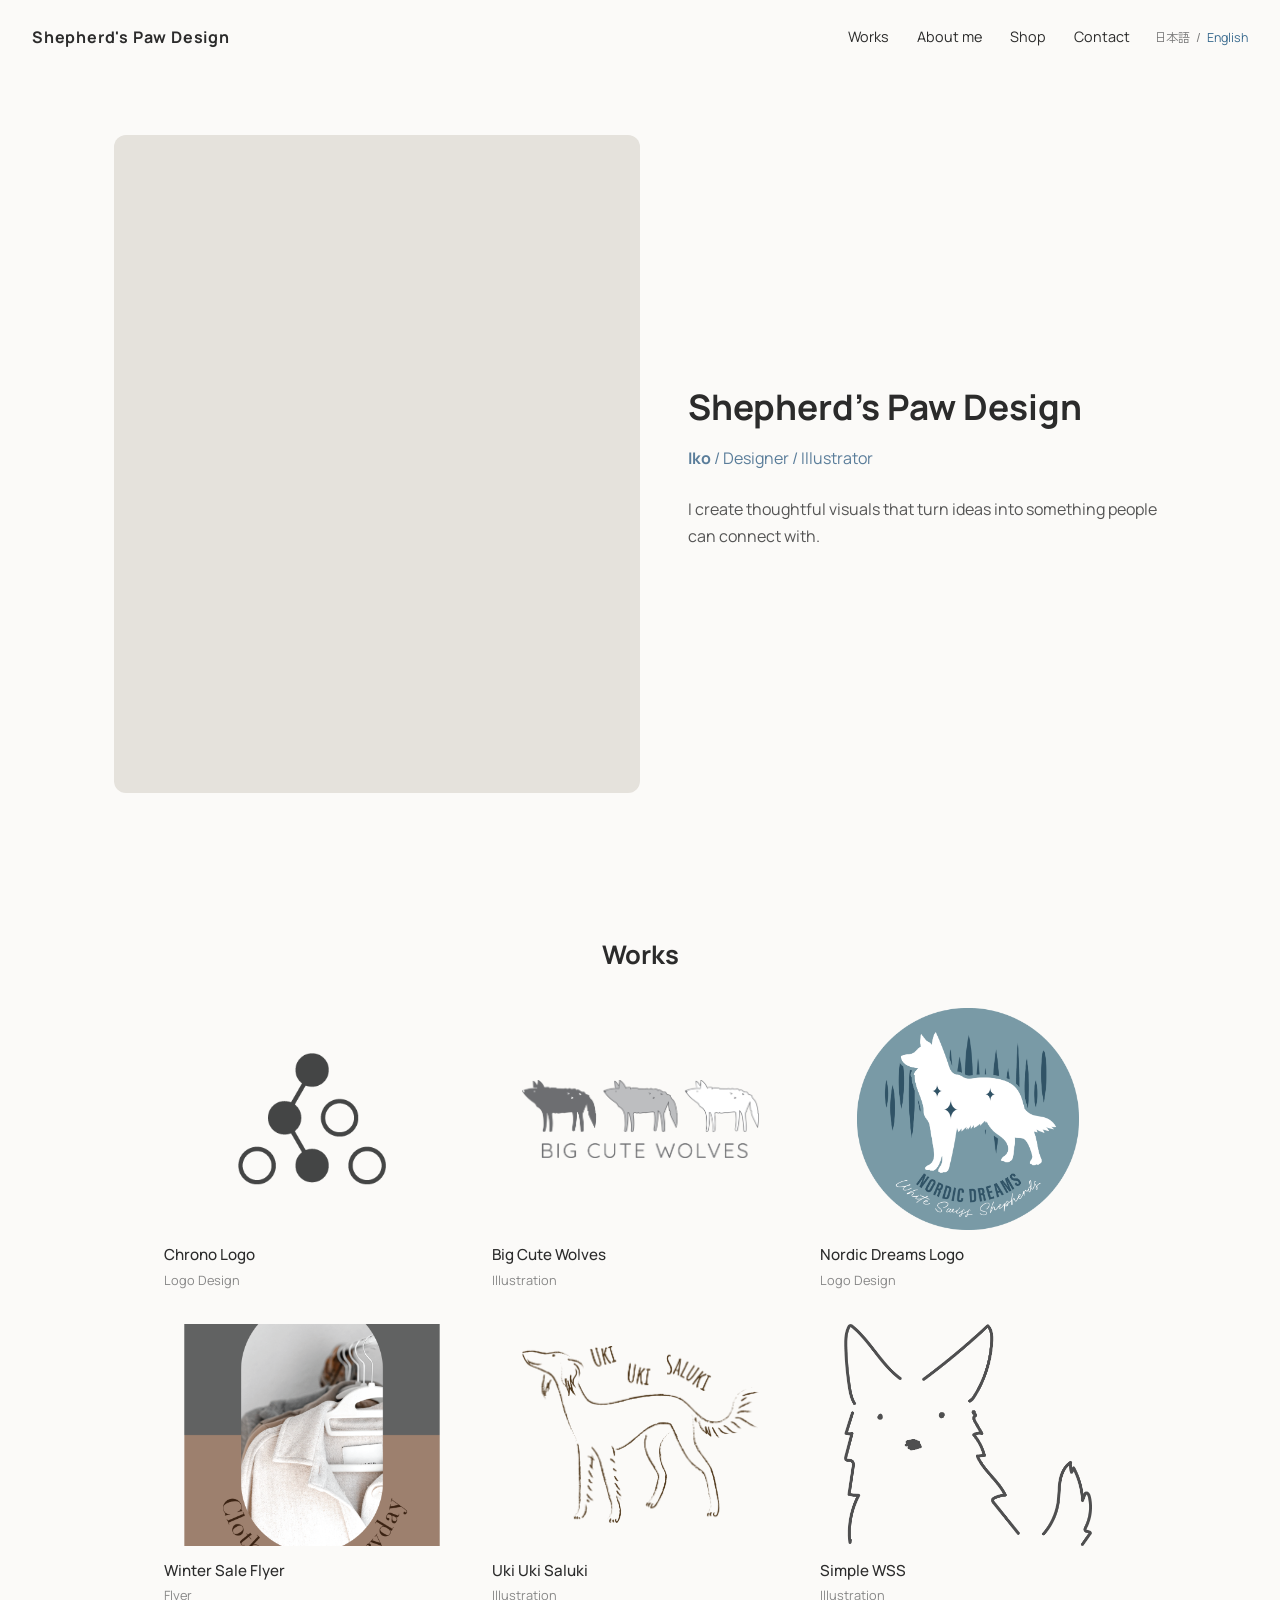
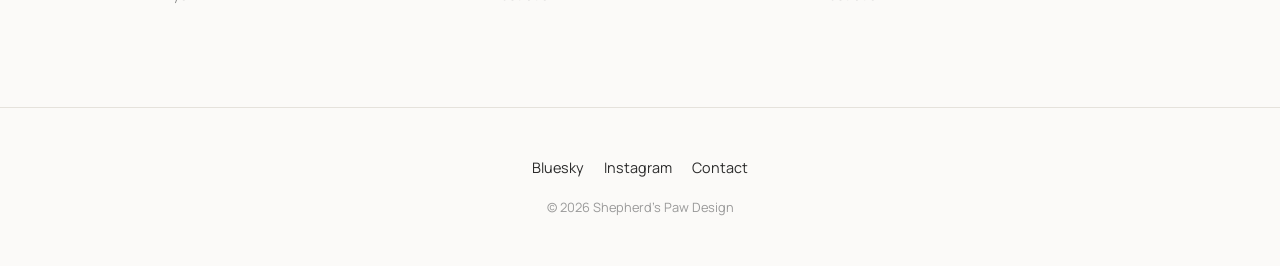
==== index.html @ 1e7a0fe7 "Add files via upload" ====
<!DOCTYPE html>
<html lang="ja">
<head>
  <meta charset="UTF-8">
  <meta name="viewport" content="width=device-width, initial-scale=1.0">
  <title>Shepherd's Paw Design | Portfolio</title>
  <link rel="preconnect" href="https://fonts.googleapis.com">
  <link href="https://fonts.googleapis.com/css2?family=Manrope:wght@400;500;600;700&family=Zen+Kaku+Gothic+New:wght@400;500;700&display=swap" rel="stylesheet">
  <link rel="stylesheet" href="style.css?v=3">
</head>
<body>

  <!-- ヘッダー: サイト名や名前 -->
  <header class="site-header">
    <a href="index.html" class="logo">Shepherd's Paw Design</a>
    <input type="checkbox" id="nav-toggle" class="nav-toggle">
    <label for="nav-toggle" class="nav-toggle-label" aria-label="メニューを開く">
      <span></span>
      <span></span>
      <span></span>
    </label>
    <nav class="site-nav" aria-label="メインメニュー">
      <a href="#works">Works</a>
      <a href="about.html">About me</a>
      <a href="shop.html">Shop</a>
      <a href="contact.html">Contact</a>
    </nav>
    <div class="language-switch" aria-label="言語選択">
      <a href="index.html" aria-current="page">日本語</a><span>/</span><a href="en/index.html">English</a>
    </div>
  </header>

  <!-- ヒーローエリア: 代表イラスト1枚 + 一言紹介 -->
  <section class="hero">
    <div class="hero-visual">
      <div class="hero-slideshow">
        <img src="images/hero-illust.png" alt="代表作イラスト 1">
        <img src="images/hero-illust2.png" alt="代表作イラスト 2">
      </div>
    </div>
    <div class="hero-text">
      <h1>Shepherd's Paw Design</h1>
      <p class="hero-sub"><strong class="hero-name">Iko</strong><span class="hero-role"> / Designer / Illustrator</span></p>
      <p class="hero-lead">
        イラストとデザインを通して、日常に小さな物語を届けています。
      </p>
    </div>
  </section>

  <!-- Works: 作品一覧 -->
  <section class="works" id="works">
    <h2>Works</h2>

    <div class="works-grid">

      <!-- 作品カード1 -->
      <a class="work-card" href="#">
        <div class="work-thumb work-thumb-1"></div>
        <p class="work-title">Chrono Logo</p>
        <p class="work-tag">Logo Design</p>
      </a>

      <!-- 作品カード2 -->
      <a class="work-card" href="#">
        <div class="work-thumb work-thumb-2"></div>
        <p class="work-title">Big Cute Wolves</p>
        <p class="work-tag">Illustration</p>
      </a>

      <!-- 作品カード3 -->
      <a class="work-card" href="#">
        <div class="work-thumb work-thumb-3"></div>
        <p class="work-title">Nordic Dreams Logo</p>
        <p class="work-tag">Logo Design</p>
      </a>

      <!-- 作品カード4 -->
      <a class="work-card" href="#">
        <div class="work-thumb work-thumb-4"></div>
        <p class="work-title">Winter Sale Flyer</p>
        <p class="work-tag">Flyer</p>
      </a>

      <!-- 作品カード5 -->
      <a class="work-card" href="#">
        <div class="work-thumb work-thumb-5"></div>
        <p class="work-title">Uki Uki Saluki</p>
        <p class="work-tag">Illustration</p>
      </a>

      <!-- 作品カード6 -->
      <a class="work-card" href="#">
        <div class="work-thumb work-thumb-6"></div>
        <p class="work-title">Simple WSS</p>
        <p class="work-tag">Illustration</p>
      </a>

    </div>
  </section>

  <!-- フッター: SNSリンクなど -->
  <footer class="site-footer">
    <div class="footer-links">
      <a href="#">Bluesky</a>
      <a href="#">Instagram</a>
      <a href="contact.html">Contact</a>
    </div>
    <p class="copyright">&copy; 2026 Shepherd's Paw Design</p>
  </footer>

  <script src="language.js"></script>
</body>
</html>
---- style.css ----
/* ==========================================
   基本設定
   ========================================== */
* {
  margin: 0;
  padding: 0;
  box-sizing: border-box;
}

:root {
  /* ここの色を変えるだけでサイト全体の差し色が変わります */
  --accent-color: #e8795a;
  --text-color: #2b2b2b;
  --bg-color: #fbfaf8;
}

body {
  font-family: "Manrope", "Zen Kaku Gothic New", sans-serif;
  color: var(--text-color);
  background-color: var(--bg-color);
  line-height: 1.7;
}

a {
  text-decoration: none;
  color: inherit;
}

/* ==========================================
   ヘッダー
   ========================================== */
.site-header {
  display: flex;
  align-items: center;
  padding: 24px 32px;
  position: relative;
  z-index: 10;
}

.logo {
  font-weight: 700;
  letter-spacing: 0.05em;
}

.site-nav {
  display: flex;
  align-items: center;
  gap: 28px;
  margin-left: auto;
  font-size: 0.9rem;
}

.site-nav a {
  transition: color 0.2s ease;
}

.site-nav a:hover {
  color: #3a6b8f;
}

.language-switch {
  display: flex;
  align-items: center;
  gap: 6px;
  margin-left: 24px;
  color: #777;
  font-size: 0.78rem;
  white-space: nowrap;
}

.language-switch a:hover,
.language-switch a[aria-current="page"] {
  color: #3a6b8f;
}

.nav-toggle,
.nav-toggle-label {
  display: none;
}

/* ==========================================
   ヒーローエリア(左: 大きいイラスト / 右: テキスト)
   ========================================== */
.hero {
  display: grid;
  grid-template-columns: 1.1fr 1fr;
  align-items: center;
  gap: 48px;
  max-width: 1100px;
  margin: 0 auto;
  padding: 60px 24px 100px;
}

.hero-visual {
  aspect-ratio: 4 / 5;
  background-color: #e5e2dc;
  border-radius: 12px;
  overflow: hidden;
}

.hero-slideshow {
  position: relative;
  width: 100%;
  height: 100%;
}

.hero-slideshow img {
  position: absolute;
  top: 0;
  left: 16px;
  width: calc(100% - 32px);
  height: 100%;
  object-fit: contain;
  display: block;
  opacity: 0;
  animation: heroFade 10s infinite;
}

.hero-slideshow img:nth-child(1) {
  animation-delay: 0s;
}

.hero-slideshow img:nth-child(2) {
  animation-delay: 5s;
}

@keyframes heroFade {
  0% { opacity: 0; }
  10% { opacity: 1; }
  40% { opacity: 1; }
  50% { opacity: 0; }
  100% { opacity: 0; }
}

.hero-text h1 {
  font-size: 2.2rem;
  margin-bottom: 8px;
}

.hero-sub {
  color: #5a7d9a;
  font-weight: 400;
  margin-bottom: 24px;
}

.hero-name {
  font-weight: 700;
}

.hero-role {
  font-weight: 400;
}

.hero-lead {
  font-size: 1rem;
  color: #555;
}

/* スマホなど画面が狭いときは縦積みにする */
@media (max-width: 700px) {
  .site-header {
    padding: 20px 24px;
  }

  .logo {
    font-size: 0.9rem;
  }

  .nav-toggle-label {
    display: flex;
    flex-direction: column;
    justify-content: center;
    gap: 5px;
    width: 32px;
    height: 32px;
    margin-left: auto;
    cursor: pointer;
  }

  .nav-toggle-label span {
    display: block;
    width: 22px;
    height: 2px;
    margin-left: auto;
    background-color: var(--text-color);
    transition: transform 0.2s ease, opacity 0.2s ease;
  }

  .site-nav {
    display: none;
    position: absolute;
    top: calc(100% - 4px);
    right: 24px;
    flex-direction: column;
    align-items: stretch;
    gap: 0;
    min-width: 170px;
    padding: 8px;
    border: 1px solid #e5e2dc;
    border-radius: 10px;
    background-color: var(--bg-color);
    box-shadow: 0 12px 28px rgba(43, 43, 43, 0.1);
  }

  .site-nav a {
    padding: 10px 12px;
  }

  .language-switch {
    position: absolute;
    top: 25px;
    right: 68px;
    margin-left: 0;
  }

  .nav-toggle:checked ~ .site-nav {
    display: flex;
  }

  .nav-toggle:checked + .nav-toggle-label span:nth-child(1) {
    transform: translateY(7px) rotate(45deg);
  }

  .nav-toggle:checked + .nav-toggle-label span:nth-child(2) {
    opacity: 0;
  }

  .nav-toggle:checked + .nav-toggle-label span:nth-child(3) {
    transform: translateY(-7px) rotate(-45deg);
  }

  .hero {
    grid-template-columns: 1fr;
    padding: 40px 24px 60px;
  }

  .simple-page {
    min-height: 460px;
    padding: 56px 24px 80px;
  }

  .shop-card {
    padding: 24px;
  }
}

/* ==========================================
   Works セクション
   ========================================== */
.works {
  max-width: 1000px;
  margin: 0 auto;
  padding: 40px 24px 100px;
}

.works h2 {
  font-size: 1.6rem;
  margin-bottom: 32px;
  text-align: center;
}

.works-grid {
  display: grid;
  /* スマホでは1列、画面が広くなると自動で列が増える */
  grid-template-columns: repeat(auto-fit, minmax(240px, 1fr));
  gap: 32px;
}

.work-card {
  display: block;
  transition: transform 0.2s ease, opacity 0.2s ease;
}

.work-card:hover {
  transform: translateY(-4px);
  opacity: 0.85;
}

.work-thumb {
  width: 100%;
  aspect-ratio: 4 / 3;
  background-color: transparent;
  border-radius: 8px;
  margin-bottom: 12px;
  background-size: contain;
  background-position: center;
  background-repeat: no-repeat;
}

.work-thumb-1 {
  background-image: url("images/work1.png");
  background-size: 50%;
}

.work-thumb-2 {
  background-image: url("images/work2.png");
  background-size: 80%;
}

.work-thumb-3 {
  background-image: url("images/work3.png");
  background-size: contain;
  padding: 8%;
}

.work-thumb-4 {
  background-image: url("images/work4.png");
  background-size: cover;
}

.work-thumb-5 {
  background-image: url("images/work5.png");
  background-size: 80%;
}

.work-thumb-6 {
  background-image: url("images/work6.png");
  background-size: contain;
  padding: 8%;
}

.work-title {
  font-weight: 500;
  font-size: 0.95rem;
}

.work-tag {
  font-size: 0.8rem;
  color: #888;
  margin-top: 2px;
}

/* ==========================================
   お問い合わせページ
   ========================================== */
.contact {
  max-width: 600px;
  margin: 0 auto;
  padding: 60px 24px 100px;
}

.contact h2 {
  font-size: 1.6rem;
  margin-bottom: 16px;
  text-align: center;
}

.contact-lead {
  text-align: center;
  color: #555;
  margin-bottom: 40px;
  font-size: 0.95rem;
}

.contact-form {
  text-align: center;
  margin: 0;
}

.submit-button {
  display: inline-block;
  padding: 14px 32px;
  margin-top: 8px;
  border: none;
  border-radius: 8px;
  background-color: #5a7d9a;
  color: #fff;
  font-family: "Manrope", "Zen Kaku Gothic New", sans-serif;
  font-size: 1rem;
  font-weight: 500;
  cursor: pointer;
  transition: background-color 0.2s ease, opacity 0.2s ease;
  text-decoration: none;
}

.submit-button:hover {
  background-color: #3a6b8f;
  opacity: 0.95;
}

.contact-note {
  margin-top: 32px;
  font-size: 0.8rem;
  color: #888;
  text-align: center;
  line-height: 1.6;
}

.contact-note a {
  color: #5a7d9a;
  text-decoration: underline;
}

.contact-note a:hover {
  color: #3a6b8f;
}

/* ==========================================
   About / Shop ページ
   ========================================== */
.simple-page {
  max-width: 760px;
  min-height: 520px;
  margin: 0 auto;
  padding: 80px 24px 120px;
}

.eyebrow {
  color: #5a7d9a;
  font-size: 0.85rem;
  font-weight: 700;
  letter-spacing: 0.08em;
  margin-bottom: 12px;
}

.simple-page h1 {
  font-size: clamp(2rem, 5vw, 3.2rem);
  line-height: 1.3;
  margin-bottom: 24px;
}

.page-lead {
  color: #555;
  font-size: 1.1rem;
  margin-bottom: 48px;
}

.about-copy {
  max-width: 580px;
  color: #555;
}

.about-copy p + p {
  margin-top: 20px;
}

.text-link {
  display: inline-block;
  color: #5a7d9a;
  margin-top: 40px;
  text-decoration: underline;
  text-underline-offset: 4px;
}

.text-link:hover {
  color: #3a6b8f;
}

.shop-card {
  max-width: 560px;
  padding: 32px;
  border: 1px solid #e5e2dc;
  border-radius: 12px;
  background-color: rgba(255, 255, 255, 0.55);
}

.shop-card p {
  color: #555;
  margin-bottom: 28px;
}

/* ==========================================
   フッター
   ========================================== */
.site-footer {
  text-align: center;
  padding: 48px 24px;
  border-top: 1px solid #e5e2dc;
}

.footer-links {
  display: flex;
  justify-content: center;
  gap: 20px;
  margin-bottom: 16px;
  font-size: 0.9rem;
}

.footer-links a:hover {
  color: #3a6b8f;
}

.copyright {
  font-size: 0.8rem;
  color: #999;
}

@media (max-width: 700px) {
  .simple-page {
    min-height: 460px;
    padding: 56px 24px 80px;
  }

  .shop-card {
    padding: 24px;
  }
}
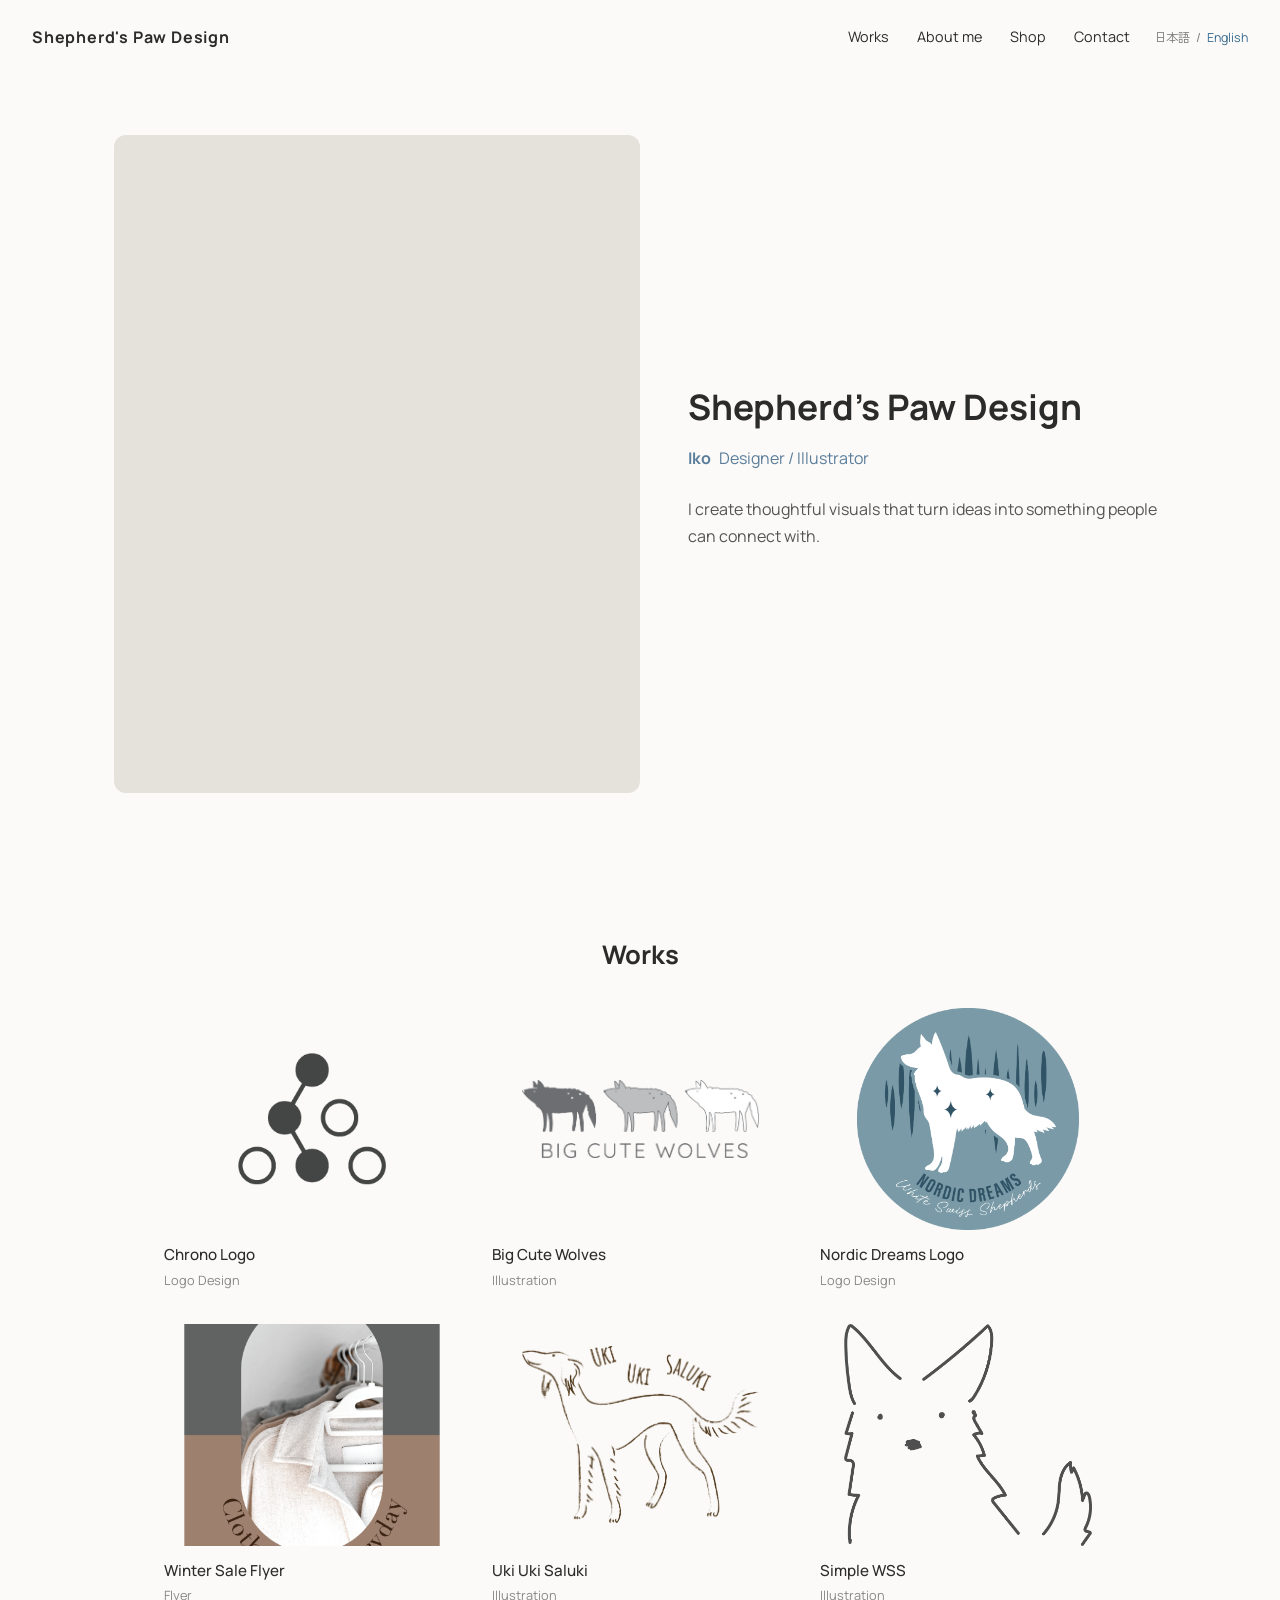
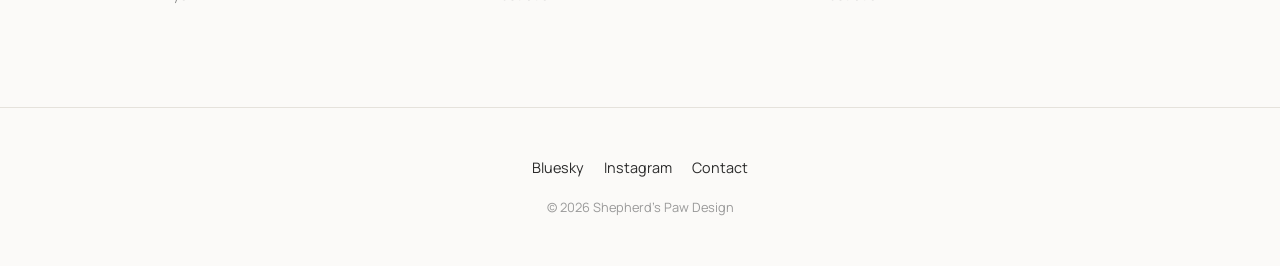
==== commit a96d477f: "Add files via upload" ====
--- a/index.html
+++ b/index.html
@@ -40,7 +40,7 @@
     </div>
     <div class="hero-text">
       <h1>Shepherd's Paw Design</h1>
-      <p class="hero-sub"><strong class="hero-name">Iko</strong><span class="hero-role"> / Designer / Illustrator</span></p>
+      <p class="hero-sub"><strong class="hero-name">Iko</strong><span class="hero-role">Designer / Illustrator</span></p>
       <p class="hero-lead">
         イラストとデザインを通して、日常に小さな物語を届けています。
       </p>
--- a/style.css
+++ b/style.css
@@ -148,6 +148,7 @@
 }
 
 .hero-role {
+  margin-left: 0.5em;
   font-weight: 400;
 }
 
@@ -419,6 +420,23 @@
   margin-bottom: 24px;
 }
 
+.about-heading .about-name,
+.about-heading .about-role {
+  display: block;
+}
+
+.about-heading .about-name {
+  font-weight: 700;
+}
+
+.about-heading .about-role {
+  margin-top: 4px;
+  color: #5a7d9a;
+  font-size: 0.38em;
+  font-weight: 400;
+  letter-spacing: 0.04em;
+}
+
 .page-lead {
   color: #555;
   font-size: 1.1rem;
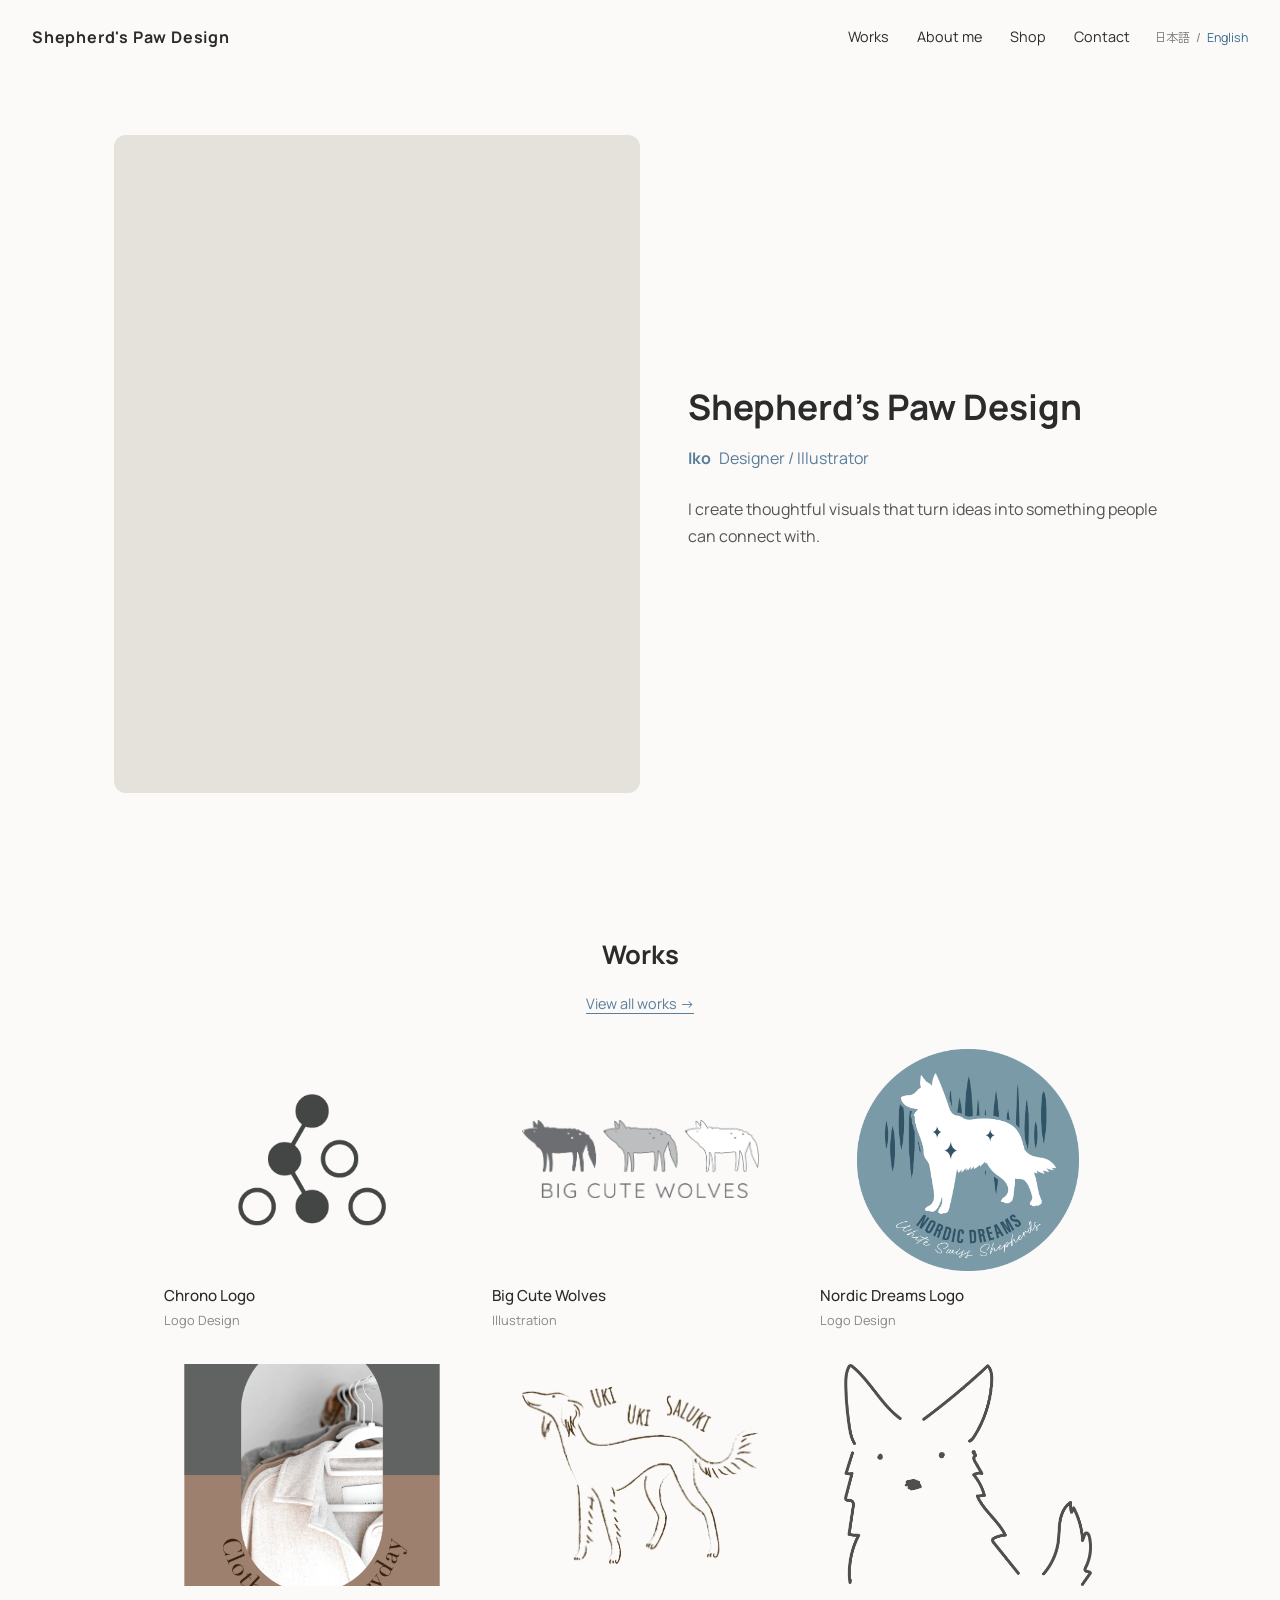
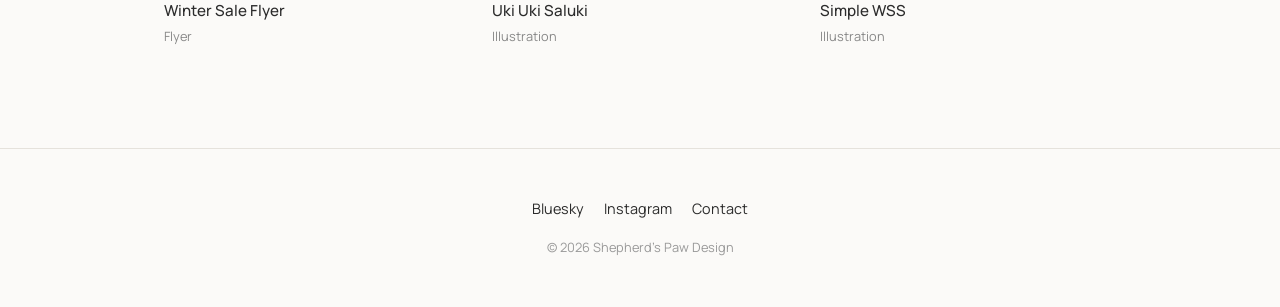
==== commit d274e74e: "Add files via upload" ====
--- a/index.html
+++ b/index.html
@@ -20,7 +20,7 @@
       <span></span>
     </label>
     <nav class="site-nav" aria-label="メインメニュー">
-      <a href="#works">Works</a>
+      <a href="works.html">Works</a>
       <a href="about.html">About me</a>
       <a href="shop.html">Shop</a>
       <a href="contact.html">Contact</a>
@@ -50,6 +50,7 @@
   <!-- Works: 作品一覧 -->
   <section class="works" id="works">
     <h2>Works</h2>
+    <a class="view-all-works" href="works.html">View all works -&gt;</a>
 
     <div class="works-grid">
 
--- a/style.css
+++ b/style.css
@@ -260,6 +260,20 @@
   text-align: center;
 }
 
+.view-all-works {
+  display: block;
+  width: fit-content;
+  margin: -16px auto 32px;
+  color: #5a7d9a;
+  font-size: 0.9rem;
+  text-decoration: underline;
+  text-underline-offset: 4px;
+}
+
+.view-all-works:hover {
+  color: #3a6b8f;
+}
+
 .works-grid {
   display: grid;
   /* スマホでは1列、画面が広くなると自動で列が増える */
@@ -329,6 +343,202 @@
   font-size: 0.8rem;
   color: #888;
   margin-top: 2px;
+}
+
+/* ==========================================
+   Works 詳細ページ
+   ========================================== */
+.works-page {
+  max-width: 1100px;
+  margin: 0 auto;
+  padding: 70px 24px 120px;
+}
+
+.works-page-heading {
+  margin-bottom: 48px;
+}
+
+.works-page-heading h1 {
+  font-size: clamp(2rem, 5vw, 3.2rem);
+  line-height: 1.3;
+  margin-bottom: 16px;
+}
+
+.works-page-heading > p:last-child {
+  color: #555;
+}
+
+.gallery-grid {
+  display: grid;
+  grid-template-columns: repeat(auto-fit, minmax(240px, 1fr));
+  gap: 36px 32px;
+}
+
+.gallery-card {
+  display: block;
+  width: 100%;
+  border: 0;
+  padding: 0;
+  background: none;
+  color: inherit;
+  font: inherit;
+  text-align: left;
+  cursor: pointer;
+}
+
+.gallery-card img {
+  display: block;
+  width: 100%;
+  aspect-ratio: 4 / 3;
+  margin-bottom: 12px;
+  border-radius: 8px;
+  background-color: #f1efeb;
+  object-fit: contain;
+  transition: transform 0.2s ease, opacity 0.2s ease;
+}
+
+.gallery-image-frame {
+  width: 100%;
+  aspect-ratio: 4 / 3;
+  margin-bottom: 12px;
+  border-radius: 8px;
+  background-color: #f1efeb;
+  overflow: hidden;
+}
+
+.gallery-card-1 .gallery-image-frame img {
+  width: 50%;
+  height: 100%;
+  aspect-ratio: auto;
+  margin-right: auto;
+  margin-bottom: 0;
+  margin-left: auto;
+  background-color: transparent;
+  border-radius: 0;
+}
+
+.gallery-card-padded .gallery-image-frame {
+  padding: 16px;
+}
+
+.gallery-card-padded .gallery-image-frame img {
+  width: 100%;
+  height: 100%;
+  aspect-ratio: auto;
+  margin: 0;
+  background-color: transparent;
+  border-radius: 0;
+}
+
+.gallery-card:hover img,
+.gallery-card:focus-visible img {
+  transform: translateY(-4px);
+  opacity: 0.82;
+}
+
+.gallery-card:focus-visible {
+  outline: 2px solid #3a6b8f;
+  outline-offset: 6px;
+}
+
+.gallery-title,
+.gallery-tag {
+  display: block;
+}
+
+.gallery-title {
+  font-weight: 500;
+  font-size: 0.95rem;
+}
+
+.gallery-tag {
+  color: #888;
+  font-size: 0.8rem;
+  margin-top: 2px;
+}
+
+.work-modal {
+  position: fixed;
+  inset: 0;
+  margin: auto;
+  width: min(900px, calc(100% - 32px));
+  max-width: 900px;
+  max-height: calc(100% - 32px);
+  padding: 0;
+  border: 0;
+  border-radius: 12px;
+  color: var(--text-color);
+  background-color: var(--bg-color);
+  box-shadow: 0 20px 60px rgba(43, 43, 43, 0.22);
+}
+
+.work-modal::backdrop {
+  background-color: rgba(43, 43, 43, 0.58);
+}
+
+.modal-close {
+  position: absolute;
+  top: 12px;
+  right: 16px;
+  z-index: 1;
+  border: 0;
+  background: none;
+  color: #555;
+  font-size: 2rem;
+  line-height: 1;
+  cursor: pointer;
+}
+
+.modal-content {
+  display: grid;
+  grid-template-columns: 1.15fr 0.85fr;
+  gap: 32px;
+  align-items: center;
+  padding: 40px;
+}
+
+.modal-image {
+  display: block;
+  width: 100%;
+  max-height: 70vh;
+  object-fit: contain;
+  border-radius: 8px;
+}
+
+.modal-image-small {
+  width: 50%;
+  margin-right: auto;
+  margin-left: auto;
+}
+
+.modal-image-padded {
+  width: calc(100% - 32px);
+  margin-right: auto;
+  margin-left: auto;
+}
+
+.modal-category {
+  color: #5a7d9a;
+  font-size: 0.8rem;
+  font-weight: 700;
+  letter-spacing: 0.06em;
+  margin-bottom: 8px;
+}
+
+.modal-title {
+  font-size: 1.6rem;
+  line-height: 1.35;
+  margin-bottom: 16px;
+}
+
+.modal-meta,
+.modal-description {
+  color: #666;
+  font-size: 0.9rem;
+}
+
+.modal-description {
+  margin-top: 16px;
 }
 
 /* ==========================================
@@ -512,4 +722,18 @@
   .shop-card {
     padding: 24px;
   }
-}
+
+  .works-page {
+    padding: 56px 24px 80px;
+  }
+
+  .modal-content {
+    grid-template-columns: 1fr;
+    gap: 20px;
+    padding: 40px 24px 28px;
+  }
+
+  .modal-image {
+    max-height: 52vh;
+  }
+}
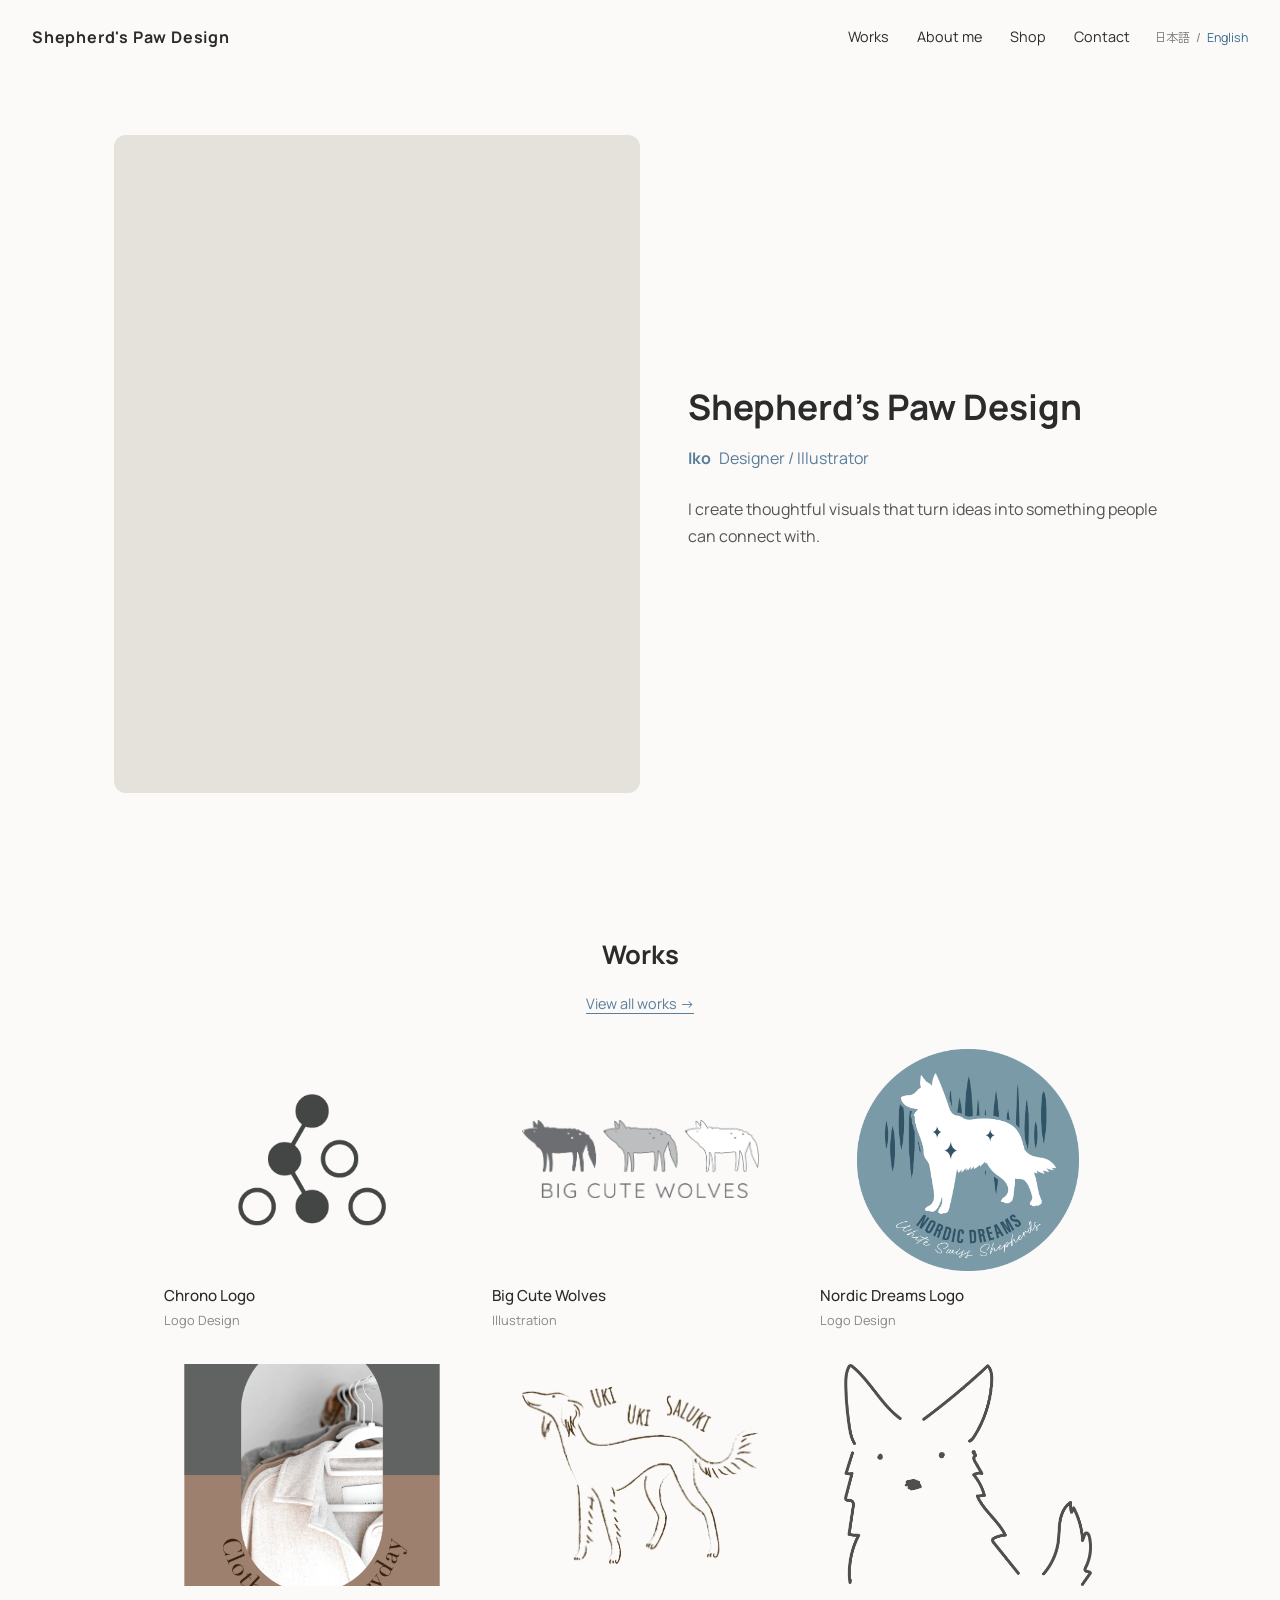
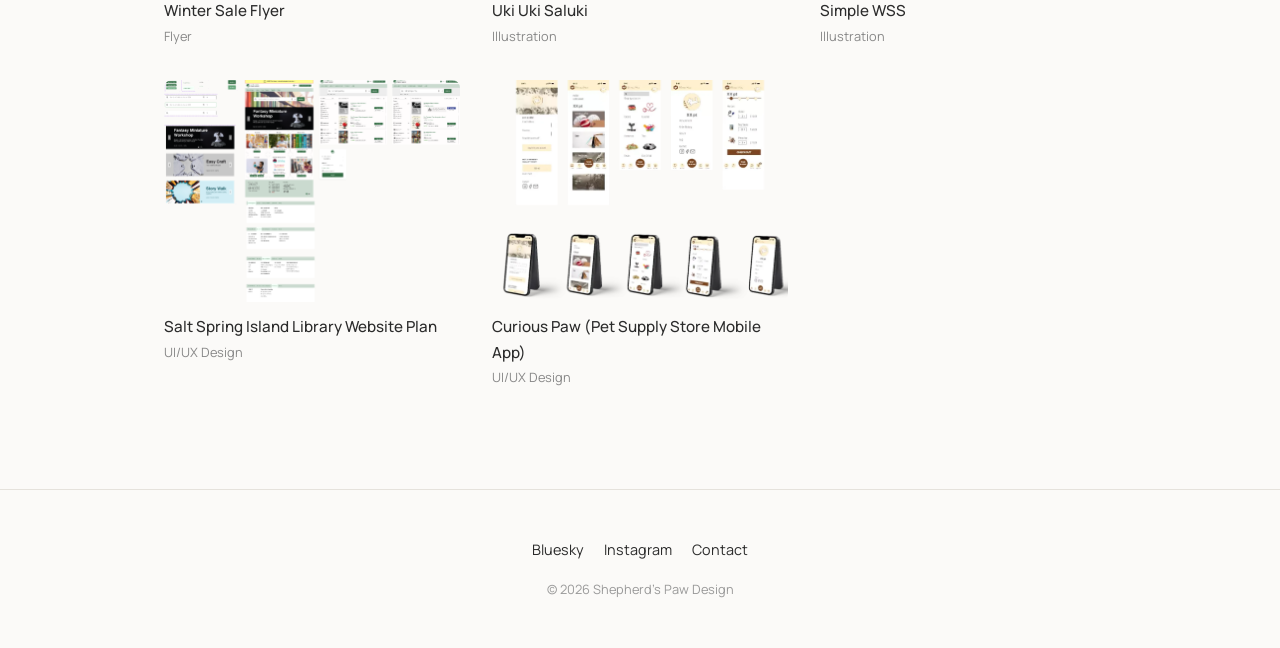
==== commit f92a230d: "UX/UI works added" ====
--- a/index.html
+++ b/index.html
@@ -47,7 +47,7 @@
     </div>
   </section>
 
-  <!-- Works: 作品一覧 -->
+  <!-- Works: 作品一覧  -->
   <section class="works" id="works">
     <h2>Works</h2>
     <a class="view-all-works" href="works.html">View all works -&gt;</a>
@@ -55,45 +55,57 @@
     <div class="works-grid">
 
       <!-- 作品カード1 -->
-      <a class="work-card" href="#">
+      <a class="work-card" href="works.html#chrono-logo">
         <div class="work-thumb work-thumb-1"></div>
         <p class="work-title">Chrono Logo</p>
         <p class="work-tag">Logo Design</p>
       </a>
 
       <!-- 作品カード2 -->
-      <a class="work-card" href="#">
+      <a class="work-card" href="works.html#big-cute-wolves">
         <div class="work-thumb work-thumb-2"></div>
         <p class="work-title">Big Cute Wolves</p>
         <p class="work-tag">Illustration</p>
       </a>
 
       <!-- 作品カード3 -->
-      <a class="work-card" href="#">
+      <a class="work-card" href="works.html#nordic-dreams-logo">
         <div class="work-thumb work-thumb-3"></div>
         <p class="work-title">Nordic Dreams Logo</p>
         <p class="work-tag">Logo Design</p>
       </a>
 
       <!-- 作品カード4 -->
-      <a class="work-card" href="#">
+      <a class="work-card" href="works.html#winter-sale-flyer">
         <div class="work-thumb work-thumb-4"></div>
         <p class="work-title">Winter Sale Flyer</p>
         <p class="work-tag">Flyer</p>
       </a>
 
       <!-- 作品カード5 -->
-      <a class="work-card" href="#">
+      <a class="work-card" href="works.html#uki-uki-saluki">
         <div class="work-thumb work-thumb-5"></div>
         <p class="work-title">Uki Uki Saluki</p>
         <p class="work-tag">Illustration</p>
       </a>
 
       <!-- 作品カード6 -->
-      <a class="work-card" href="#">
+      <a class="work-card" href="works.html#simple-wss">
         <div class="work-thumb work-thumb-6"></div>
         <p class="work-title">Simple WSS</p>
         <p class="work-tag">Illustration</p>
+      </a>
+
+      <a class="work-card" href="works.html#library">
+        <div class="work-thumb work-thumb-7"></div>
+        <p class="work-title">ソルトスプリング島図書館ウェブサイト</p>
+        <p class="work-tag">UI/UX Design</p>
+      </a>
+
+      <a class="work-card" href="works.html#pet-store">
+        <div class="work-thumb work-thumb-8"></div>
+        <p class="work-title">Curious Paw（ペット用品店モバイルアプリ）</p>
+        <p class="work-tag">UI/UX Design</p>
       </a>
 
     </div>
--- a/style.css
+++ b/style.css
@@ -334,6 +334,16 @@
   padding: 8%;
 }
 
+.work-thumb-7 {
+  background-image: url("images/library-website.png");
+  background-size: cover;
+}
+
+.work-thumb-8 {
+  background-image: url("images/curious-paw-app.webp");
+  background-size: cover;
+}
+
 .work-title {
   font-weight: 500;
   font-size: 0.95rem;
@@ -430,6 +440,15 @@
   border-radius: 0;
 }
 
+.gallery-card-uiux .gallery-image-frame img {
+  width: 100%;
+  height: 100%;
+  aspect-ratio: auto;
+  margin: 0;
+  object-fit: cover;
+  border-radius: 0;
+}
+
 .gallery-card:hover img,
 .gallery-card:focus-visible img {
   transform: translateY(-4px);
@@ -437,6 +456,11 @@
 }
 
 .gallery-card:focus-visible {
+  outline: 2px solid #3a6b8f;
+  outline-offset: 6px;
+}
+
+.gallery-card:target {
   outline: 2px solid #3a6b8f;
   outline-offset: 6px;
 }
@@ -564,8 +588,69 @@
 }
 
 .contact-form {
-  text-align: center;
+  display: flex;
+  flex-direction: column;
+  gap: 20px;
   margin: 0;
+}
+
+.form-field {
+  display: flex;
+  flex-direction: column;
+  gap: 8px;
+}
+
+.form-field label {
+  font-size: 0.9rem;
+  font-weight: 500;
+}
+
+.form-field .required {
+  margin-left: 4px;
+  color: var(--accent-color);
+}
+
+.form-field input,
+.form-field textarea {
+  width: 100%;
+  padding: 12px 14px;
+  border: 1px solid #ddd;
+  border-radius: 8px;
+  background-color: #fff;
+  font-family: inherit;
+  font-size: 0.95rem;
+  line-height: 1.7;
+  color: var(--text-color);
+  transition: border-color 0.2s ease, box-shadow 0.2s ease;
+}
+
+.form-field textarea {
+  resize: vertical;
+  min-height: 160px;
+}
+
+.form-field input:focus,
+.form-field textarea:focus {
+  outline: none;
+  border-color: #5a7d9a;
+  box-shadow: 0 0 0 3px rgba(90, 125, 154, 0.15);
+}
+
+.contact-form .h-captcha {
+  margin-top: 4px;
+}
+
+/* hCaptcha ウィジェットは幅 303px 固定なので、極端に狭い画面では縮小する */
+@media (max-width: 360px) {
+  .contact-form .h-captcha {
+    transform: scale(0.85);
+    transform-origin: left top;
+  }
+}
+
+.contact-form .submit-button {
+  align-self: center;
+  min-width: 200px;
 }
 
 .submit-button {
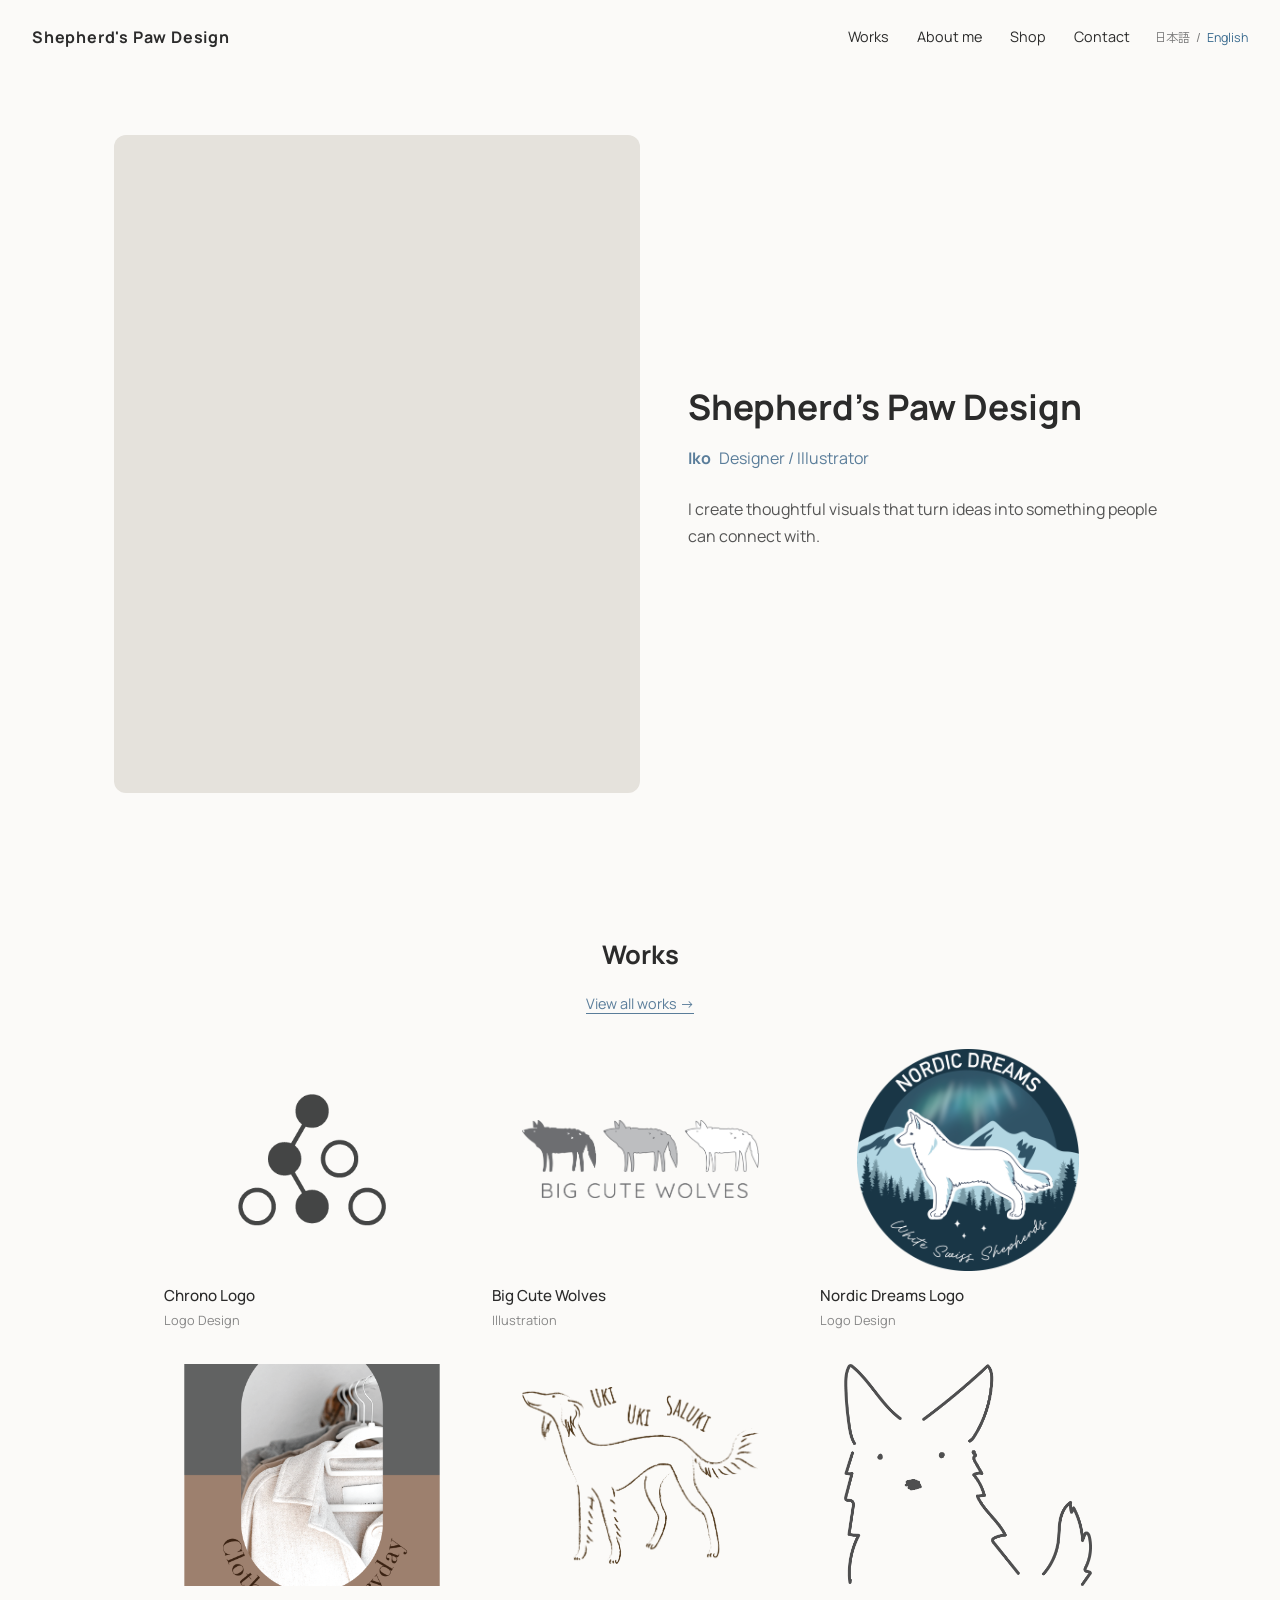
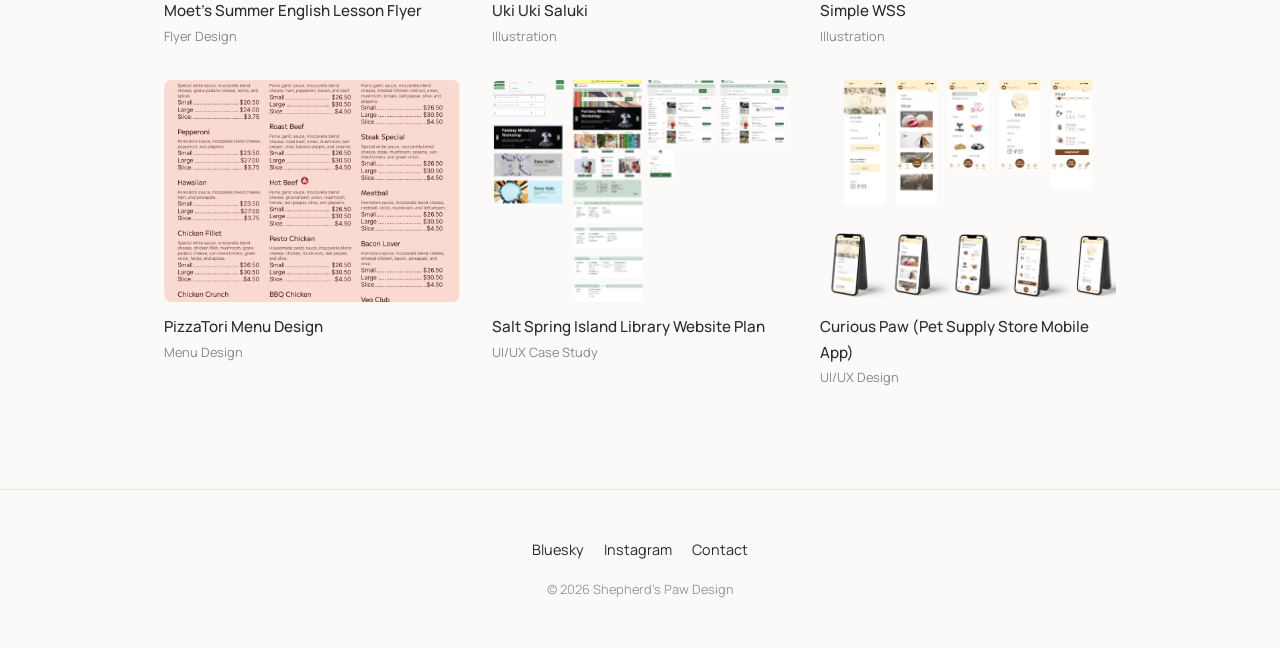
==== commit 2d0ce0c3: "works added" ====
--- a/index.html
+++ b/index.html
@@ -76,10 +76,10 @@
       </a>
 
       <!-- 作品カード4 -->
-      <a class="work-card" href="works.html#winter-sale-flyer">
+      <a class="work-card" href="works.html#summer-english-lesson">
         <div class="work-thumb work-thumb-4"></div>
-        <p class="work-title">Winter Sale Flyer</p>
-        <p class="work-tag">Flyer</p>
+        <p class="work-title">Moetさんの夏休み英語レッスン案内</p>
+        <p class="work-tag">Flyer Design</p>
       </a>
 
       <!-- 作品カード5 -->
@@ -96,10 +96,16 @@
         <p class="work-tag">Illustration</p>
       </a>
 
+      <a class="work-card" href="works.html#pizza-tori-menu">
+        <div class="work-thumb work-thumb-pizza"></div>
+        <p class="work-title">PizzaTori Menu Design</p>
+        <p class="work-tag">Menu Design</p>
+      </a>
+
       <a class="work-card" href="works.html#library">
         <div class="work-thumb work-thumb-7"></div>
         <p class="work-title">ソルトスプリング島図書館ウェブサイト</p>
-        <p class="work-tag">UI/UX Design</p>
+        <p class="work-tag">UI/UX Case Study</p>
       </a>
 
       <a class="work-card" href="works.html#pet-store">
--- a/style.css
+++ b/style.css
@@ -334,6 +334,11 @@
   padding: 8%;
 }
 
+.work-thumb-pizza {
+  background-image: url("images/work7.png");
+  background-size: cover;
+}
+
 .work-thumb-7 {
   background-image: url("images/library-website.png");
   background-size: cover;
@@ -529,6 +534,20 @@
   border-radius: 8px;
 }
 
+.modal-images {
+  display: grid;
+  grid-template-columns: repeat(2, minmax(0, 1fr));
+  gap: 16px;
+}
+
+.modal-images:has(.modal-image-secondary[hidden]) {
+  display: block;
+}
+
+.modal-image-secondary[hidden] {
+  display: none;
+}
+
 .modal-image-small {
   width: 50%;
   margin-right: auto;
@@ -563,6 +582,17 @@
 
 .modal-description {
   margin-top: 16px;
+}
+
+.modal-preview,
+.modal-case-study {
+  display: block;
+  margin-top: 12px;
+}
+
+.modal-preview[hidden],
+.modal-case-study[hidden] {
+  display: none;
 }
 
 /* ==========================================
@@ -821,4 +851,8 @@
   .modal-image {
     max-height: 52vh;
   }
-}
+
+  .modal-images {
+    grid-template-columns: 1fr;
+  }
+}
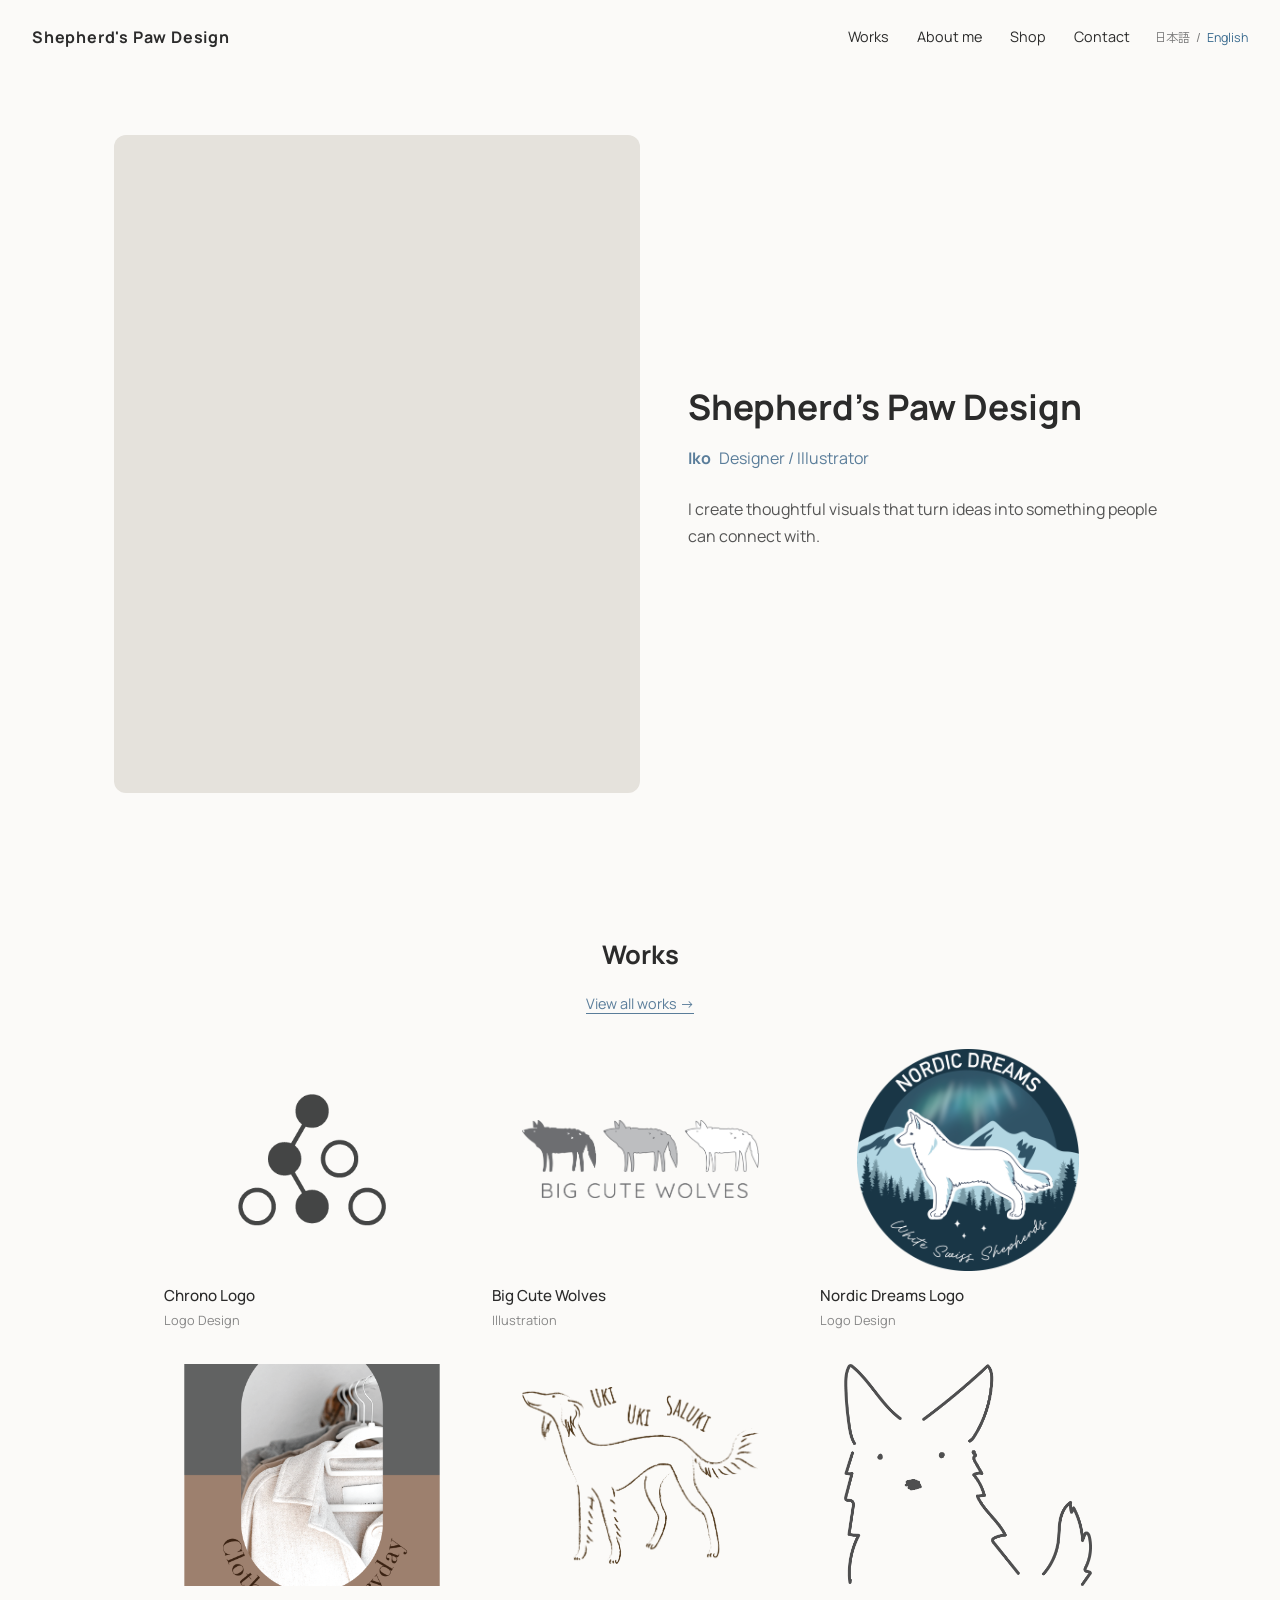
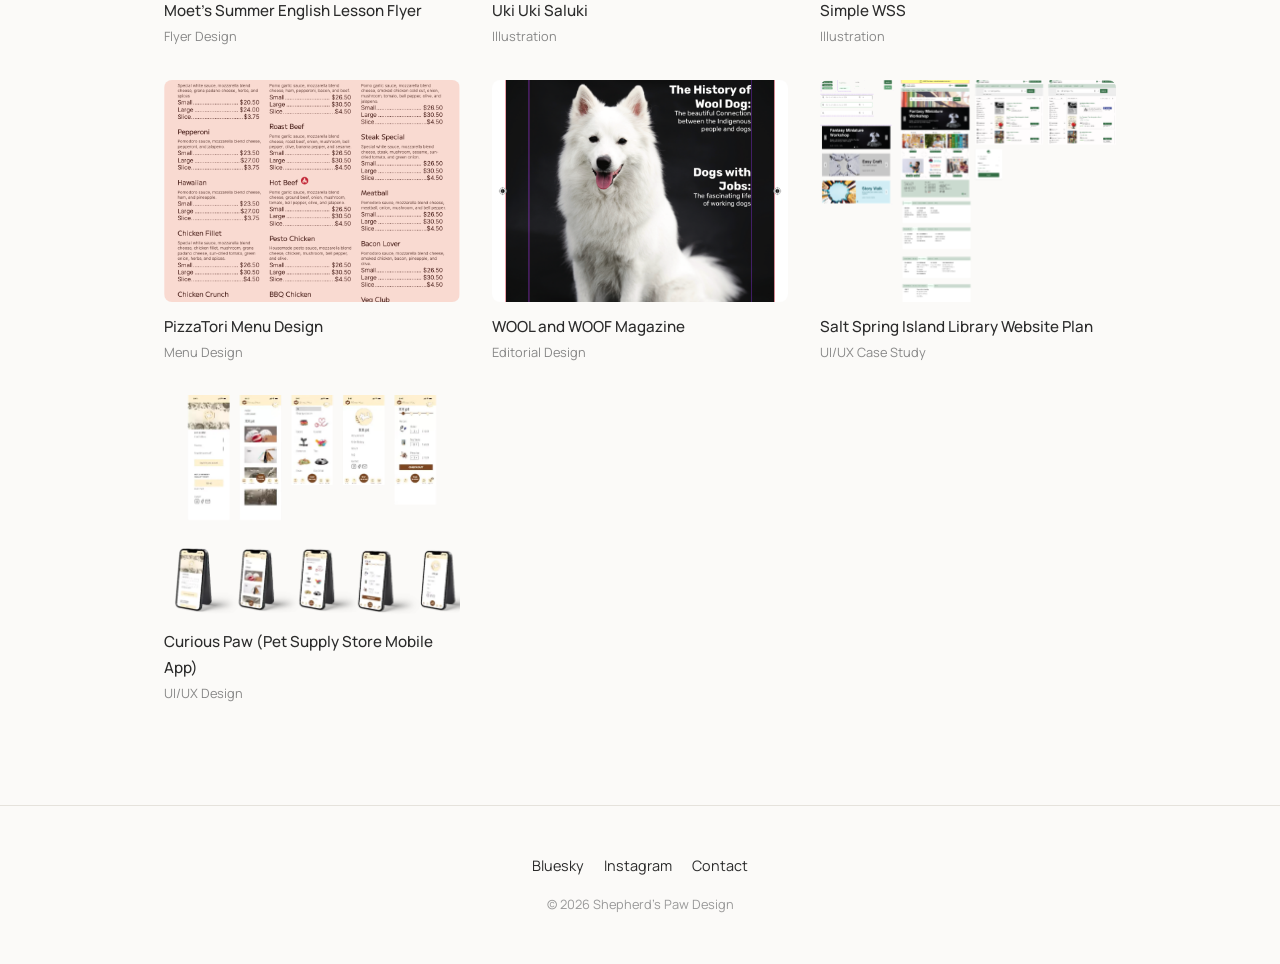
==== commit d439df1d: "works added" ====
--- a/index.html
+++ b/index.html
@@ -102,6 +102,12 @@
         <p class="work-tag">Menu Design</p>
       </a>
 
+      <a class="work-card" href="works.html#wool-and-woof">
+        <div class="work-thumb work-thumb-magazine"></div>
+        <p class="work-title">WOOL and WOOF Magazine</p>
+        <p class="work-tag">Editorial Design</p>
+      </a>
+
       <a class="work-card" href="works.html#library">
         <div class="work-thumb work-thumb-7"></div>
         <p class="work-title">ソルトスプリング島図書館ウェブサイト</p>
--- a/style.css
+++ b/style.css
@@ -339,6 +339,11 @@
   background-size: cover;
 }
 
+.work-thumb-magazine {
+  background-image: url("images/A3Magazine.pdf.png");
+  background-size: cover;
+}
+
 .work-thumb-7 {
   background-image: url("images/library-website.png");
   background-size: cover;
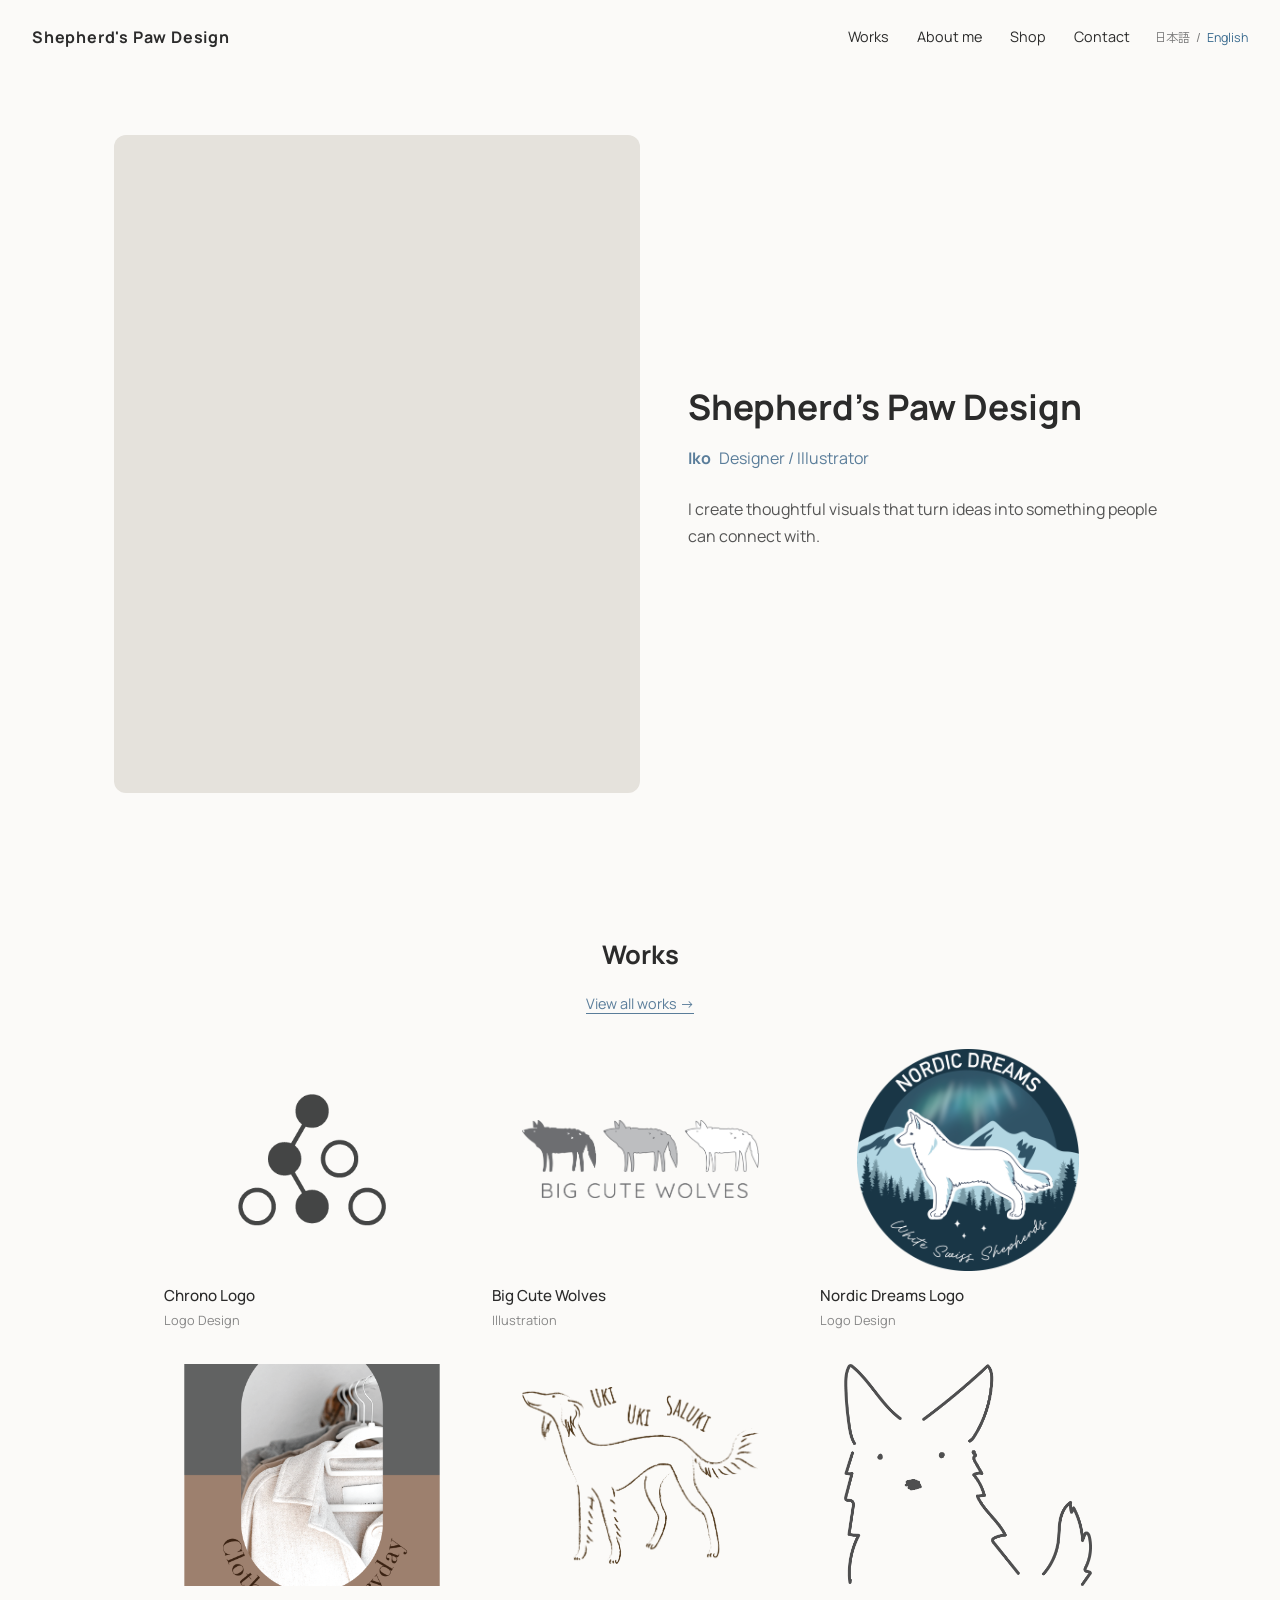
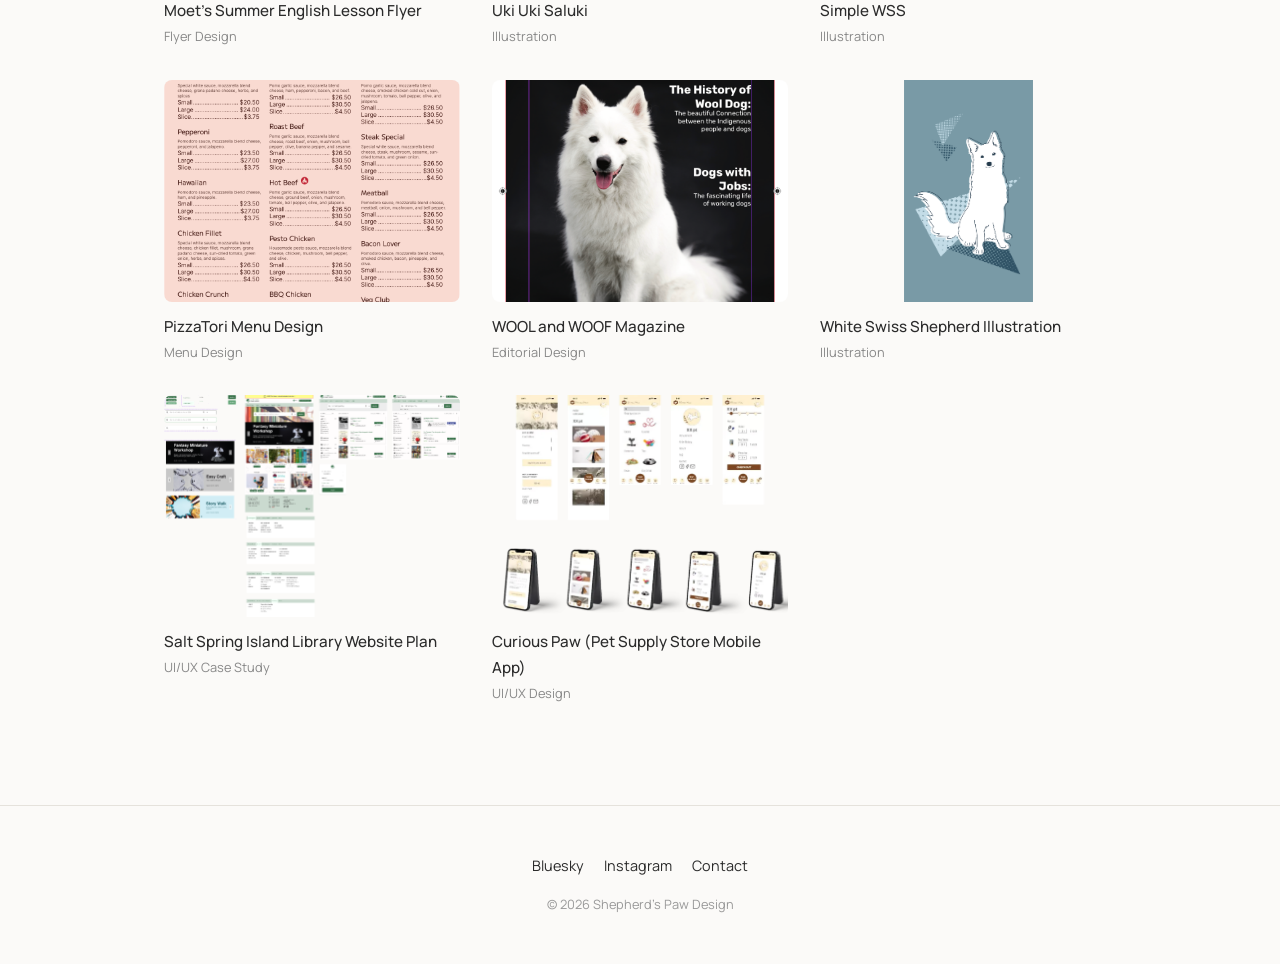
==== commit b60c27e9: "works added" ====
--- a/index.html
+++ b/index.html
@@ -108,6 +108,12 @@
         <p class="work-tag">Editorial Design</p>
       </a>
 
+      <a class="work-card" href="works.html#white-swiss-shepherd">
+        <div class="work-thumb work-thumb-wss"></div>
+        <p class="work-title">White Swiss Shepherd Illustration</p>
+        <p class="work-tag">Illustration</p>
+      </a>
+
       <a class="work-card" href="works.html#library">
         <div class="work-thumb work-thumb-7"></div>
         <p class="work-title">ソルトスプリング島図書館ウェブサイト</p>
--- a/style.css
+++ b/style.css
@@ -344,6 +344,11 @@
   background-size: cover;
 }
 
+.work-thumb-wss {
+  background-image: url("images/works8.png");
+  background-size: contain;
+}
+
 .work-thumb-7 {
   background-image: url("images/library-website.png");
   background-size: cover;
@@ -598,6 +603,46 @@
 .modal-preview[hidden],
 .modal-case-study[hidden] {
   display: none;
+}
+
+.modal-presentation {
+  margin-top: 24px;
+  padding-top: 16px;
+  border-top: 1px solid #ddd;
+}
+
+.modal-presentation[hidden] {
+  display: none;
+}
+
+.modal-presentation h3 {
+  margin: 0;
+  font-size: 1rem;
+}
+
+.modal-presentation-link {
+  display: block;
+  margin-top: 8px;
+}
+
+.modal-source {
+  margin-top: 24px;
+  padding-top: 16px;
+  border-top: 1px solid #ddd;
+}
+
+.modal-source[hidden] {
+  display: none;
+}
+
+.modal-source h3 {
+  margin: 0;
+  font-size: 1rem;
+}
+
+.modal-source-link {
+  display: block;
+  margin-top: 8px;
 }
 
 /* ==========================================
